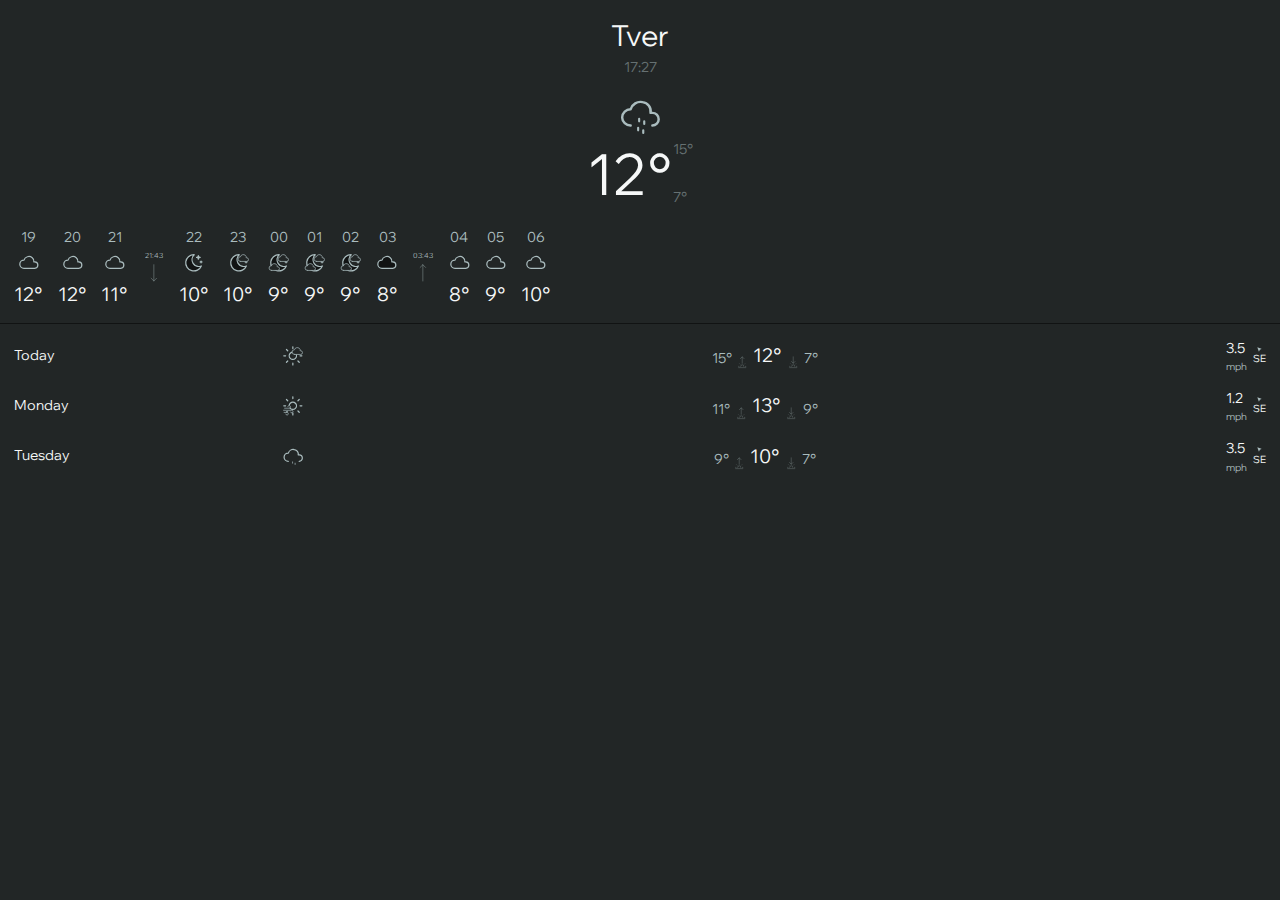
==== index_main.html @ 839ebcd1 "initial commit" ====
<!DOCTYPE html>
<html> 

<head>
  <title>weather - cool and hot</title>
  <meta charset="utf-8" />
  <meta name="viewport" content="width=device-width, initial-scale=1"> 
  <link rel=stylesheet type=text/css href="style.css">
</head>

<body>
    <svg xmlns="http://www.w3.org/2000/svg" id="icons_all">
        <symbol id="wind" viewBox="0 0 24 24">
            <path d="m 5,8 h 8.5 A 2.5,2.5 0 1 0 11.16,4.76"/>
            <path d="m 3,12 h 15.5 a 2.5,2.5 0 1 1 -2.34,3.24"/>	
            <path d="M 4,16 H 9.5 A 2.5,2.5 0 1 1 7.16,19.24"/>		  
        </symbol>
        <symbol id="_up" viewBox="0 0 24 24">
            <path d="M 12,3 V 21"/>
            <path d="M 15,18 12,21 9,18"/>
        </symbol>
        <symbol id="_down" viewBox="0 0 24 24">
            <path d="M 12,21 V 3"/>
            <path d="M 15,6 12,3 9,6"/>
        </symbol>
        <symbol id="sun_up" viewBox="0 0 24 24">
            <path d="m 6,18.867 h 0.667 m 10.667,0 H 18 M 7.733,14.6 8.2,15.067 M 16.267,14.6 15.8,15.067 m -6.467,3.8 a 2.667,2.667 0 0 1 5.333,0"/>		  
            <path d="M 6,21 H 18"/>
            <path d="M 12,13.768 V 3 l 3,3 M 9,6 12,3"/>
        </symbol>
        <symbol id="sun_down" viewBox="0 0 24 24">
            <path d="m 6,18.867 h 0.667 m 10.667,0 H 18 M 7.733,14.6 8.2,15.067 M 16.267,14.6 15.8,15.067 m -6.467,3.8 a 2.667,2.667 0 0 1 5.333,0"/>		  
            <path d="M 6,21 H 18"/>
            <path d="m 12,3 v 10.768 l 3,-3 m -6,0 3,3"/>
        </symbol>
        <symbol id="rain" viewBox="0 0 24 24">
            <path d="m 10.64,15.07 v 2.43 m 4.86,0 v 2.43"/>		  
        </symbol>
        <symbol id="sun" viewBox="0 0 24 24">
            <path d="m 14.828,14.828 a 4,4 0 1 0 -5.657,0 4,4 0 0 0 5.657,0 z"/>
            <path d="M 6.343,17.657 4.929,19.071"/>	
            <path d="M 6.343,6.343 4.929,4.929"/>	
            <path d="M 17.657,6.343 19.071,4.929"/>	
            <path d="m 17.657,17.657 1.414,1.414"/>	
            <path d="M 4,12 H 2"/>
            <path d="M 12,4 V 2"/>
            <path d="m 20,12 h 2"/>
            <path d="m 12,20 v 2"/>		  
        </symbol>
        <symbol id="moon" viewBox="0 0 24 24">
            <path d="m 12,3 h 0.393 A 7.5,7.5 0 0 0 20.313,15.446 9,9 0 1 1 12,2.992 Z"/>
            <path d="M 17,4 A 2,2 0 0 0 19,6 2,2 0 0 0 17,8 2,2 0 0 0 15,6 2,2 0 0 0 17,4"/>	
            <path d="m 19,11 h 2 m -1,-1 v 2"/>		  
        </symbol>
        <symbol id="cloud" viewBox="0 0 24 24">
            <path d="M 6.657,18 A 4.572,4.572 0 0 1 2,13.517 4.572,4.572 0 0 1 6.657,9.035 a 5.231,5.231 0 0 1 3.675,-3.773 5.991,5.991 0 0 1 5.444,1 4.764,4.764 0 0 1 1.77,4.769 h 0.99 a 3.487,3.487 0 0 1 0,6.973 H 6.657"/>		  
        </symbol>
        <symbol id="cloud_with" viewBox="0 0 24 24">
                <path d="M 7,18 A 4.606,4.606 0 0 1 2.3,13.5 4.606,4.606 0 0 1 7,9 5.621,5.621 0 0 1 13.611,5.05 5.093,5.093 0 0 1 18,11 h 1 a 3.5,3.5 0 0 1 0,7"/>		  
        </symbol>
        <symbol id="lightning" viewBox="0 0 24 24">
            <path d="M 13.845,8.237 10.464,15 h 5.072 l -3.381,6.763"/>		  
        </symbol>
        <symbol id="direction" viewBox="0 0 24 24">
            <path d="m 12,18.5 7.265,2.463 a 0.535,0.535 0 0 0 0.57,-0.116 0.548,0.548 0 0 0 0.134,-0.572 L 12,3 4.03,20.275 a 0.547,0.547 0 0 0 0.135,0.572 0.535,0.535 0 0 0 0.57,0.116 L 12,18.5"/>		  
        </symbol>
    </svg>	 

<DIV class="main">
    <div class="item_main">
        <div class="city flex_col centered">
            <div class="city_name text_h2">Tver</div>
            <div class="city_time text_accent text_opact">17:27</div>
            <div class="icon icon_weather icon_big">
                <svg class="icon_with">
                    <use xlink:href="#cloud_with"/> 
                </svg>
                <svg class="icon_dop">
                    <use xlink:href="#rain"/> 
                </svg>
                <svg class="icon_dop dop_second dop_duo">
                    <use xlink:href="#rain"/> 
                </svg>
            </div>
            <div class="temperature flex_row">
                <div class="text_h1">12°</div>
                <div class="limit flex_col">
                    <div class="max text_accent text_opact">15°</div>
                    <div class="min text_accent text_opact">7°</div>
                </div>
            </div>
        </div>
        <div class="scroll_line flex_row">
            <div class="item_scroll_line flex_col centered">
                <div class="text_accent">19</div>
                <div class="icon icon_weather icon_normal">
                    <svg>
                        <use xlink:href="#cloud"/> 
                    </svg>
                </div>  
                <div class="text_h3">12°</div>      
            </div>
            <div class="item_scroll_line flex_col centered">
                <div class="text_accent">20</div>
                <div class="icon icon_weather icon_normal">
                    <svg>
                        <use xlink:href="#cloud"/> 
                    </svg>
                </div>  
                <div class="text_h3">12°</div>      
            </div>
            <div class="item_scroll_line flex_col centered">
                <div class="text_accent">21</div>
                <div class="icon icon_weather icon_normal">
                    <svg>
                        <use xlink:href="#cloud"/> 
                    </svg>
                </div>  
                <div class="text_h3">11°</div>      
            </div>
            <div class="item_scroll_line flex_col centered arrow">
                <div class="text_accent text_mini">21:43</div>
                <div class="icon icon_normal">
                    <svg>
                        <use xlink:href="#_up"/> 
                    </svg>
                </div>     
            </div>
            <div class="item_scroll_line flex_col centered">
                <div class="text_accent">22</div>
                <div class="icon icon_weather icon_normal icon_night">
                    <svg>
                        <use xlink:href="#moon"/> 
                    </svg>
                </div>  
                <div class="text_h3">10°</div>      
            </div>
            <div class="item_scroll_line flex_col centered">
                <div class="text_accent">23</div>
                <div class="icon icon_weather icon_dop_top icon_normal icon_night">
                    <svg class="icon_with">
                        <use xlink:href="#moon"/> 
                    </svg>
                    <svg class="icon_dop">
                        <use xlink:href="#cloud"/> 
                    </svg>
                </div>  
                <div class="text_h3">10°</div>      
            </div>
            <div class="item_scroll_line flex_col centered">
                <div class="text_accent">00</div>
                <div class="icon icon_weather icon_dop_top icon_normal icon_night">
                    <svg class="icon_with">
                        <use xlink:href="#moon"/> 
                    </svg>
                    <svg class="icon_dop">
                        <use xlink:href="#cloud"/> 
                    </svg>
                    <svg class="icon_dop dop_second">
                        <use xlink:href="#cloud"/> 
                    </svg>
                </div>  
                <div class="text_h3">9°</div>      
            </div>
            <div class="item_scroll_line flex_col centered">
                <div class="text_accent">01</div>
                <div class="icon icon_weather icon_dop_top icon_normal icon_night">
                    <svg class="icon_with">
                        <use xlink:href="#moon"/> 
                    </svg>
                    <svg class="icon_dop">
                        <use xlink:href="#cloud"/> 
                    </svg>
                    <svg class="icon_dop dop_second">
                        <use xlink:href="#cloud"/> 
                    </svg>
                </div>  
                <div class="text_h3">9°</div>      
            </div>
            <div class="item_scroll_line flex_col centered">
                <div class="text_accent">02</div>
                <div class="icon icon_weather icon_dop_top icon_normal icon_night">
                    <svg class="icon_with">
                        <use xlink:href="#moon"/> 
                    </svg>
                    <svg class="icon_dop">
                        <use xlink:href="#cloud"/> 
                    </svg>
                    <svg class="icon_dop dop_second">
                        <use xlink:href="#cloud"/> 
                    </svg>
                </div>  
                <div class="text_h3">9°</div>      
            </div>
            <div class="item_scroll_line flex_col centered">
                <div class="text_accent">03</div>
                <div class="icon icon_weather icon_normal icon_night">
                    <svg>
                        <use xlink:href="#cloud"/> 
                    </svg>
                </div>  
                <div class="text_h3">8°</div>      
            </div>
            <div class="item_scroll_line flex_col centered arrow">
                <div class="text_accent text_mini">03:43</div>
                <div class="icon icon_normal">
                    <svg>
                        <use xlink:href="#_down"/> 
                    </svg>
                </div>     
            </div>
            <div class="item_scroll_line flex_col centered">
                <div class="text_accent">04</div>
                <div class="icon icon_weather icon_normal">
                    <svg>
                        <use xlink:href="#cloud"/> 
                    </svg>
                </div>  
                <div class="text_h3">8°</div>      
            </div>
            <div class="item_scroll_line flex_col centered">
                <div class="text_accent">05</div>
                <div class="icon icon_weather icon_normal">
                    <svg>
                        <use xlink:href="#cloud"/> 
                    </svg>
                </div>  
                <div class="text_h3">9°</div>      
            </div>
            <div class="item_scroll_line flex_col centered">
                <div class="text_accent">06</div>
                <div class="icon icon_weather icon_normal">
                    <svg>
                        <use xlink:href="#cloud"/> 
                    </svg>
                </div>  
                <div class="text_h3">10°</div>      
            </div>
        </div>
    </div>
    <div class="divider"></div>

    <div class="days_list flex_col">
        <div class="item_days_list flex_row centered">
            <div class="day_name">Today</div>
            <div class="right_part flex_row centered">
                <div class="icon icon_weather icon_dop_top icon_normal">
                    <svg class="icon_with">
                        <use xlink:href="#sun"/> 
                    </svg>
                    <svg class="icon_dop">
                        <use xlink:href="#cloud"/> 
                    </svg>
                </div>
                <div class="temperature flex_row">
                    <div class="text_accent">15°</div>
                    <div class="icon icon_small">
                        <svg>
                            <use xlink:href="#sun_up"/> 
                        </svg>
                    </div>
                    <div class="text_h3">12°</div>
                    <div class="icon icon_small">
                        <svg>
                            <use xlink:href="#sun_down"/> 
                        </svg>
                    </div>
                    <div class="text_accent">7°</div>
                </div>
                <div class="wind flex_row centered">
                    <div class="power">3.5</div>
                    <div class="direction flex_col centered">
                        <div class="icon icon_fill icon_compas compas_se">
                            <svg>
                                <use xlink:href="#direction"/> 
                            </svg>
                        </div>
                        <div class="text_small_dop">SE</div>
                    </div>
                </div>
            </div>
        </div>
        <div class="item_days_list flex_row centered">
            <div class="day_name">Monday</div>
            <div class="right_part flex_row centered">
                <div class="icon icon_weather icon_dop_top icon_normal">
                    <svg class="icon_with">
                        <use xlink:href="#sun"/> 
                    </svg>
                    <svg class="icon_dop dop_second">
                        <use xlink:href="#wind"/> 
                    </svg>
                </div>
                <div class="temperature flex_row">
                    <div class="text_accent">11°</div>
                    <div class="icon icon_small">
                        <svg>
                            <use xlink:href="#sun_up"/> 
                        </svg>
                    </div>
                    <div class="text_h3">13°</div>
                    <div class="icon icon_small">
                        <svg>
                            <use xlink:href="#sun_down"/> 
                        </svg>
                    </div>
                    <div class="text_accent">9°</div>
                </div>
                <div class="wind flex_row centered">
                    <div class="power">1.2</div>
                    <div class="direction flex_col centered">
                        <div class="icon icon_fill icon_compas compas_se">
                            <svg>
                                <use xlink:href="#direction"/> 
                            </svg>
                        </div>
                        <div class="text_small_dop">SE</div>
                    </div>
                </div>
            </div>
        </div>
        <div class="item_days_list flex_row centered">
            <div class="day_name">Tuesday</div>
            <div class="right_part flex_row centered">
                <div class="icon icon_weather icon_normal">
                    <svg class="icon_with">
                        <use xlink:href="#cloud_with"/> 
                    </svg>
                    <svg class="icon_dop">
                        <use xlink:href="#rain"/> 
                    </svg>
                </div>
                <div class="temperature flex_row">
                    <div class="text_accent">9°</div>
                    <div class="icon icon_small">
                        <svg>
                            <use xlink:href="#sun_up"/> 
                        </svg>
                    </div>
                    <div class="text_h3">10°</div>
                    <div class="icon icon_small">
                        <svg>
                            <use xlink:href="#sun_down"/> 
                        </svg>
                    </div>
                    <div class="text_accent">7°</div>
                </div>
                <div class="wind flex_row centered">
                    <div class="power">3.5</div>
                    <div class="direction flex_col centered">
                        <div class="icon icon_fill icon_compas compas_se">
                            <svg>
                                <use xlink:href="#direction"/> 
                            </svg>
                        </div>
                        <div class="text_small_dop">SE</div>
                    </div>
                </div>
            </div>
        </div>
    </div>
    
</DIV>
</body>
</html>
---- style.css ----
@font-face {
	font-family: textFont;
	src: url(WixMadeforDisplay-VariableFont_wght.ttf);
	font-style: normal;
	font-weight: 400;
  }

:root {	
	--color_primary: #222626;
	--color_secondary: #111313;
	--color_inverse: #F6F8F8;
	--color_accent: #AABCBE;
	--size_font6: calc(var(--size_font12)/2);
	--size_font8: calc(var(--size_font12)/1.5);
	--size_font10: calc(var(--size_font12)/1.2);
	--size_font12: max(1.12vw, 1.12vh);
	--size_font16: calc(var(--size_font12)/0.75);
	--size_font24: calc(2*var(--size_font12));
	--size_font48: calc(2*var(--size_font24));
	--size_border0: calc(var(--size_border1)/3);
	--size_border1: calc(var(--size16)/10.6);
	--size_border2: calc(var(--size_border1)*1.5);
	--size4: calc(var(--size16)/4);
	--size6: calc(var(--size16)/2.6);
	--size12: calc(var(--size16)/1.3);
	--size16: max(1.13vw, 1.13vh);
	--size20: calc(1.25*var(--size16));
	--size24: calc(1.5*var(--size16));
	--size28: calc(1.75*var(--size16));
	--size32: calc(2*var(--size16));
	--size48: calc(2*var(--size24));
}

*, html, body, h1, h2, h3, h4, h5, h6, a, img, ul, ol, li, div, span, b, time, mark,
u, p, input, label, textarea, select, option {	
												color: var(--color_inverse);
												font-family: textFont;
												font-size: var(--size_font12);
												line-height: 1.5;
                      							margin: 0;
                      							padding: 0;
                      							position: relative;
                      							border: 0;
                      							vertical-align: top;
                      							z-index: auto;
                                            	box-sizing: border-box; 
                                            	transition: 1s ease-in-out;
                                            }												  			  										

html, 
body {	
	width: 100%;
	height: 100%;
	background-color: var(--color_primary)
}

.main {
	width: 100%;
	height: 100%;
	padding: var(--size16);
}

.text_h1 {
	font-size: var(--size_font48);
}
.text_h2 {
	font-size: var(--size_font24);
}
.text_h3 {
	font-size: var(--size_font16);
}
.text_small {
	font-size: var(--size_font10);
}
.text_small_dop {
	font-size: var(--size_font8);
}
.text_mini {
	font-size: var(--size_font6);
}
.text_accent {
	color: var(--color_accent);
}
.text_opact {
	opacity: 0.5;
}

.flex_row {
	display: flex;
	flex-direction: row;
}
.flex_col {
	display: flex;
	flex-direction: column;
}
.flex_row.centered,
.flex_col.centered {
	align-items: center;
}

.divider {
	width: calc(100% + var(--size32));
	left: calc(-1*var(--size16));
	height: var(--size_border0);
	background-color: var(--color_secondary);
}

.section {
	display: flex;
	flex-direction: row;
	align-items: center;
}

.section.short_view {
	gap: var(--size16);
}

.short_view .city {
	width: 40%;
}

.item_line {
	justify-content: space-between;
	gap: var(--size32);
	padding: var(--size12) 0;
	cursor: pointer;
}

.item_line .left_part {
	width: 70%;
	justify-content: space-between;
}

.item_line .right_part {
	width: 30%;
	justify-content: flex-end;
}

.item_line .temperature *,
.item_main .temperature * {
	line-height: 1.1;
}

.item_line .temperature .limit,
.item_main .temperature .limit {
	justify-content: space-between;
}

.item_line .stats {
	gap: var(--size16);
}

.item_line .stats .text_small::after {
	content: 'mph';
	font-size: var(--size_font6);
	padding-left: var(--size_border2);
}

.item_line .wind .direction {
	gap: var(--size_border2);
}

.scroll_line {
	gap: var(--size16);
	margin-bottom: var(--size16);
}

.scroll_line .item_scroll_line .icon_weather {
	margin: var(--size4) 0 var(--size6) 0;
}

.scroll_line .item_scroll_line.arrow {
	justify-content: center;
}

.item_main .city ~ .scroll_line {
	margin-top: var(--size24);
}

.item_main .icon_weather {
	margin: var(--size16) 0 var(--size6) 0;
}

.days_list {
	margin-top: var(--size16);
	gap: var(--size16);
}

.item_days_list {
	gap: var(--size24);
}

.item_days_list .right_part {
	justify-content: space-between;
}

.item_days_list .day_name {
	width: 20%;
}
.item_days_list .right_part {
	width: 80%;
}

.item_days_list .wind {
	gap: var(--size6);
}

.item_days_list .wind .power::after {
	content: 'mph';
	display: block;
	font-size: var(--size_font8);
	color: var(--color_accent);
}

.item_days_list .temperature {
	align-items: flex-end;
	gap: var(--size4);
}

svg#icons_all {
	visibility: hidden;
	display: none;
	width: 0;
	height: 0;
}

svg * {
	stroke-linecap: round;
	stroke-linejoin: round;
}

.icon svg {
	height: 100%;
	width: 100%;
	fill: transparent;
}


.icon_big {
	width: var(--size48);
	height: var(--size48);

}

.icon_normal {
	width: var(--size24);
	height: var(--size24);
}

.icon_small {
	width: var(--size16);
	height: var(--size16);
}

.icon_compas {
	width: var(--size6);
	height: var(--size6);
	transform-box: fill-box;
  	transform-origin: center;
}

.icon_compas.compas_sw  {
	transform: rotate(45deg);
}
.icon_compas.compas_se  {
	transform: rotate(-45deg);
}

.icon_big .icon_dop {
	stroke-width: var(--size_border2);
}

.icon {
	stroke: var(--color_accent);
	display: flex;
	align-items: flex-end;
	justify-content: center;
	stroke-width: var(--size_border1);
}

.icon.icon_small,
.arrow .icon {
	stroke-width: var(--size_border0);
}

.icon_weather.icon_dop_top {
	align-items: flex-start;
	justify-content: flex-end;
}

.icon.icon_night svg {
	fill: var(--color_secondary);
}

.icon.icon_fill svg {
	fill: var(--color_accent);
	stroke: none;
}

.icon .icon_with {
	position: absolute;
}

.icon .icon_dop {
	height: 58%;
	width: 58%;
}

.icon .icon_dop.dop_second {
	position: absolute;
	bottom: 10%;
	right: 5%;
} 

.icon .icon_dop.dop_second.dop_duo {
	bottom: 20%;
	right: 20%;
} 
.icon .icon_dop.dop_second.dop_duo + .dop_duo {
	top: 0;
}

.icon_weather.icon_dop_top .icon_dop {
	fill: var(--color_primary);
}

.icon_weather.icon_dop_top .icon_dop.dop_second {
	left: 0;
	bottom: 0;
}
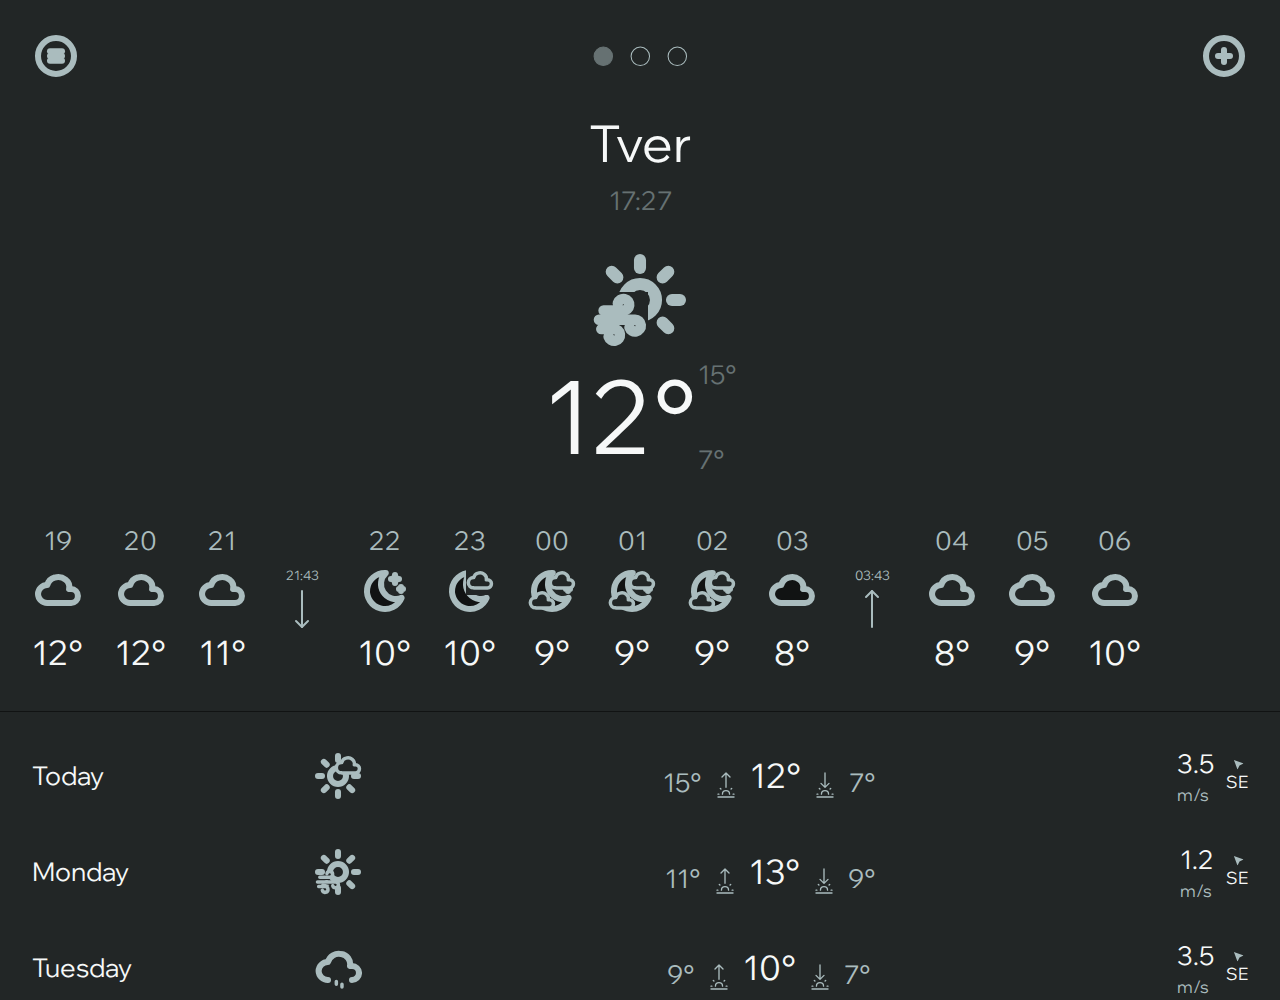
==== commit 85b67d7c: "update" ====
--- a/index_main.html
+++ b/index_main.html
@@ -1,19 +1,33 @@
 <!DOCTYPE html>
-<html> 
+<html>
 
 <head>
   <title>weather - cool and hot</title>
   <meta charset="utf-8" />
-  <meta name="viewport" content="width=device-width, initial-scale=1"> 
+  <meta name="viewport" content="width=device-width, initial-scale=1">
   <link rel=stylesheet type=text/css href="style.css">
 </head>
 
 <body>
     <svg xmlns="http://www.w3.org/2000/svg" id="icons_all">
+        <symbol id="pages" viewBox="0 0 24 24">
+            <path d="M 3,12 A 9,9 0 1 0 12,3 9,9 0 0 0 3,12"/>
+        </symbol>
+        <symbol id="add" viewBox="0 0 24 24">
+            <path d="M 3,12 A 9,9 0 1 0 12,3 9,9 0 0 0 3,12"/>
+            <path d="m 9,12 h 6"/>
+            <path d="m 12,9 v 6"/>
+        </symbol>
+        <symbol id="list" viewBox="0 0 24 24">
+            <path d="M 3,12 A 9,9 0 1 0 12,3 9,9 0 0 0 3,12"/>
+            <path d="m 9,9.6 h 6"/>
+            <path d="m 9,12 h 6"/>
+            <path d="m 9,14.4 h 6"/>
+        </symbol>
         <symbol id="wind" viewBox="0 0 24 24">
             <path d="m 5,8 h 8.5 A 2.5,2.5 0 1 0 11.16,4.76"/>
-            <path d="m 3,12 h 15.5 a 2.5,2.5 0 1 1 -2.34,3.24"/>	
-            <path d="M 4,16 H 9.5 A 2.5,2.5 0 1 1 7.16,19.24"/>		  
+            <path d="m 3,12 h 15.5 a 2.5,2.5 0 1 1 -2.34,3.24"/>
+            <path d="M 4,16 H 9.5 A 2.5,2.5 0 1 1 7.16,19.24"/>
         </symbol>
         <symbol id="_up" viewBox="0 0 24 24">
             <path d="M 12,3 V 21"/>
@@ -24,62 +38,89 @@
             <path d="M 15,6 12,3 9,6"/>
         </symbol>
         <symbol id="sun_up" viewBox="0 0 24 24">
-            <path d="m 6,18.867 h 0.667 m 10.667,0 H 18 M 7.733,14.6 8.2,15.067 M 16.267,14.6 15.8,15.067 m -6.467,3.8 a 2.667,2.667 0 0 1 5.333,0"/>		  
+            <path d="m 6,18.867 h 0.667 m 10.667,0 H 18 M 7.733,14.6 8.2,15.067 M 16.267,14.6 15.8,15.067 m -6.467,3.8 a 2.667,2.667 0 0 1 5.333,0"/>
             <path d="M 6,21 H 18"/>
             <path d="M 12,13.768 V 3 l 3,3 M 9,6 12,3"/>
         </symbol>
         <symbol id="sun_down" viewBox="0 0 24 24">
-            <path d="m 6,18.867 h 0.667 m 10.667,0 H 18 M 7.733,14.6 8.2,15.067 M 16.267,14.6 15.8,15.067 m -6.467,3.8 a 2.667,2.667 0 0 1 5.333,0"/>		  
+            <path d="m 6,18.867 h 0.667 m 10.667,0 H 18 M 7.733,14.6 8.2,15.067 M 16.267,14.6 15.8,15.067 m -6.467,3.8 a 2.667,2.667 0 0 1 5.333,0"/>
             <path d="M 6,21 H 18"/>
             <path d="m 12,3 v 10.768 l 3,-3 m -6,0 3,3"/>
         </symbol>
         <symbol id="rain" viewBox="0 0 24 24">
-            <path d="m 10.64,15.07 v 2.43 m 4.86,0 v 2.43"/>		  
+            <path d="m 10.64,15.07 v 2.43 m 4.86,0 v 2.43"/>
         </symbol>
         <symbol id="sun" viewBox="0 0 24 24">
             <path d="m 14.828,14.828 a 4,4 0 1 0 -5.657,0 4,4 0 0 0 5.657,0 z"/>
-            <path d="M 6.343,17.657 4.929,19.071"/>	
-            <path d="M 6.343,6.343 4.929,4.929"/>	
-            <path d="M 17.657,6.343 19.071,4.929"/>	
-            <path d="m 17.657,17.657 1.414,1.414"/>	
+            <path d="M 6.343,17.657 4.929,19.071"/>
+            <path d="M 6.343,6.343 4.929,4.929"/>
+            <path d="M 17.657,6.343 19.071,4.929"/>
+            <path d="m 17.657,17.657 1.414,1.414"/>
             <path d="M 4,12 H 2"/>
             <path d="M 12,4 V 2"/>
             <path d="m 20,12 h 2"/>
-            <path d="m 12,20 v 2"/>		  
+            <path d="m 12,20 v 2"/>
         </symbol>
         <symbol id="moon" viewBox="0 0 24 24">
             <path d="m 12,3 h 0.393 A 7.5,7.5 0 0 0 20.313,15.446 9,9 0 1 1 12,2.992 Z"/>
-            <path d="M 17,4 A 2,2 0 0 0 19,6 2,2 0 0 0 17,8 2,2 0 0 0 15,6 2,2 0 0 0 17,4"/>	
-            <path d="m 19,11 h 2 m -1,-1 v 2"/>		  
+            <path d="M 17,4 A 2,2 0 0 0 19,6 2,2 0 0 0 17,8 2,2 0 0 0 15,6 2,2 0 0 0 17,4"/>
+            <path d="m 19,11 h 2 m -1,-1 v 2"/>
         </symbol>
         <symbol id="cloud" viewBox="0 0 24 24">
-            <path d="M 6.657,18 A 4.572,4.572 0 0 1 2,13.517 4.572,4.572 0 0 1 6.657,9.035 a 5.231,5.231 0 0 1 3.675,-3.773 5.991,5.991 0 0 1 5.444,1 4.764,4.764 0 0 1 1.77,4.769 h 0.99 a 3.487,3.487 0 0 1 0,6.973 H 6.657"/>		  
+            <path d="M 6.657,18 A 4.572,4.572 0 0 1 2,13.517 4.572,4.572 0 0 1 6.657,9.035 a 5.231,5.231 0 0 1 3.675,-3.773 5.991,5.991 0 0 1 5.444,1 4.764,4.764 0 0 1 1.77,4.769 h 0.99 a 3.487,3.487 0 0 1 0,6.973 H 6.657"/>
         </symbol>
         <symbol id="cloud_with" viewBox="0 0 24 24">
-                <path d="M 7,18 A 4.606,4.606 0 0 1 2.3,13.5 4.606,4.606 0 0 1 7,9 5.621,5.621 0 0 1 13.611,5.05 5.093,5.093 0 0 1 18,11 h 1 a 3.5,3.5 0 0 1 0,7"/>		  
+                <path d="M 7,18 A 4.606,4.606 0 0 1 2.3,13.5 4.606,4.606 0 0 1 7,9 5.621,5.621 0 0 1 13.611,5.05 5.093,5.093 0 0 1 18,11 h 1 a 3.5,3.5 0 0 1 0,7"/>
         </symbol>
         <symbol id="lightning" viewBox="0 0 24 24">
-            <path d="M 13.845,8.237 10.464,15 h 5.072 l -3.381,6.763"/>		  
+            <path d="M 13.845,8.237 10.464,15 h 5.072 l -3.381,6.763"/>
         </symbol>
         <symbol id="direction" viewBox="0 0 24 24">
-            <path d="m 12,18.5 7.265,2.463 a 0.535,0.535 0 0 0 0.57,-0.116 0.548,0.548 0 0 0 0.134,-0.572 L 12,3 4.03,20.275 a 0.547,0.547 0 0 0 0.135,0.572 0.535,0.535 0 0 0 0.57,0.116 L 12,18.5"/>		  
-        </symbol>
-    </svg>	 
+            <path d="m 12,18.5 7.265,2.463 a 0.535,0.535 0 0 0 0.57,-0.116 0.548,0.548 0 0 0 0.134,-0.572 L 12,3 4.03,20.275 a 0.547,0.547 0 0 0 0.135,0.572 0.535,0.535 0 0 0 0.57,0.116 L 12,18.5"/>
+        </symbol>
+    </svg>
 
 <DIV class="main">
+    <div class="navigation flex_row">
+        <div class="pages flex_row centered">
+            <div class="icon icon_small" id="selected_page">
+                <svg>
+                    <use xlink:href="#pages"/>
+                </svg>
+            </div>
+            <div class="icon icon_small">
+                <svg>
+                    <use xlink:href="#pages"/>
+                </svg>
+            </div>
+            <div class="icon icon_small">
+                <svg>
+                    <use xlink:href="#pages"/>
+                </svg>
+            </div>
+        </div>
+        <div class="icon icon_list icon_normal">
+            <svg>
+                <use xlink:href="#list"/>
+            </svg>
+        </div>
+        <div class="icon icon_add icon_normal">
+            <svg>
+                <use xlink:href="#add"/>
+            </svg>
+        </div>
+    </div>
+
     <div class="item_main">
         <div class="city flex_col centered">
             <div class="city_name text_h2">Tver</div>
             <div class="city_time text_accent text_opact">17:27</div>
-            <div class="icon icon_weather icon_big">
+            <div class="icon icon_weather icon_dop_top icon_big">
                 <svg class="icon_with">
-                    <use xlink:href="#cloud_with"/> 
+                    <use xlink:href="#sun"/>
                 </svg>
-                <svg class="icon_dop">
-                    <use xlink:href="#rain"/> 
-                </svg>
-                <svg class="icon_dop dop_second dop_duo">
-                    <use xlink:href="#rain"/> 
+                <svg class="icon_dop dop_second dop_special">
+                    <use xlink:href="#wind"/>
                 </svg>
             </div>
             <div class="temperature flex_row">
@@ -95,146 +136,146 @@
                 <div class="text_accent">19</div>
                 <div class="icon icon_weather icon_normal">
                     <svg>
-                        <use xlink:href="#cloud"/> 
-                    </svg>
-                </div>  
-                <div class="text_h3">12°</div>      
+                        <use xlink:href="#cloud"/>
+                    </svg>
+                </div>
+                <div class="text_h3">12°</div>
             </div>
             <div class="item_scroll_line flex_col centered">
                 <div class="text_accent">20</div>
                 <div class="icon icon_weather icon_normal">
                     <svg>
-                        <use xlink:href="#cloud"/> 
-                    </svg>
-                </div>  
-                <div class="text_h3">12°</div>      
+                        <use xlink:href="#cloud"/>
+                    </svg>
+                </div>
+                <div class="text_h3">12°</div>
             </div>
             <div class="item_scroll_line flex_col centered">
                 <div class="text_accent">21</div>
                 <div class="icon icon_weather icon_normal">
                     <svg>
-                        <use xlink:href="#cloud"/> 
-                    </svg>
-                </div>  
-                <div class="text_h3">11°</div>      
+                        <use xlink:href="#cloud"/>
+                    </svg>
+                </div>
+                <div class="text_h3">11°</div>
             </div>
             <div class="item_scroll_line flex_col centered arrow">
                 <div class="text_accent text_mini">21:43</div>
                 <div class="icon icon_normal">
                     <svg>
-                        <use xlink:href="#_up"/> 
-                    </svg>
-                </div>     
+                        <use xlink:href="#_up"/>
+                    </svg>
+                </div>
             </div>
             <div class="item_scroll_line flex_col centered">
                 <div class="text_accent">22</div>
                 <div class="icon icon_weather icon_normal icon_night">
                     <svg>
-                        <use xlink:href="#moon"/> 
-                    </svg>
-                </div>  
-                <div class="text_h3">10°</div>      
+                        <use xlink:href="#moon"/>
+                    </svg>
+                </div>
+                <div class="text_h3">10°</div>
             </div>
             <div class="item_scroll_line flex_col centered">
                 <div class="text_accent">23</div>
                 <div class="icon icon_weather icon_dop_top icon_normal icon_night">
                     <svg class="icon_with">
-                        <use xlink:href="#moon"/> 
-                    </svg>
-                    <svg class="icon_dop">
-                        <use xlink:href="#cloud"/> 
-                    </svg>
-                </div>  
-                <div class="text_h3">10°</div>      
+                        <use xlink:href="#moon"/>
+                    </svg>
+                    <svg class="icon_dop dop_special">
+                        <use xlink:href="#cloud"/>
+                    </svg>
+                </div>
+                <div class="text_h3">10°</div>
             </div>
             <div class="item_scroll_line flex_col centered">
                 <div class="text_accent">00</div>
                 <div class="icon icon_weather icon_dop_top icon_normal icon_night">
                     <svg class="icon_with">
-                        <use xlink:href="#moon"/> 
+                        <use xlink:href="#moon"/>
                     </svg>
                     <svg class="icon_dop">
-                        <use xlink:href="#cloud"/> 
+                        <use xlink:href="#cloud"/>
                     </svg>
                     <svg class="icon_dop dop_second">
-                        <use xlink:href="#cloud"/> 
-                    </svg>
-                </div>  
-                <div class="text_h3">9°</div>      
+                        <use xlink:href="#cloud"/>
+                    </svg>
+                </div>
+                <div class="text_h3">9°</div>
             </div>
             <div class="item_scroll_line flex_col centered">
                 <div class="text_accent">01</div>
                 <div class="icon icon_weather icon_dop_top icon_normal icon_night">
                     <svg class="icon_with">
-                        <use xlink:href="#moon"/> 
+                        <use xlink:href="#moon"/>
                     </svg>
                     <svg class="icon_dop">
-                        <use xlink:href="#cloud"/> 
+                        <use xlink:href="#cloud"/>
                     </svg>
                     <svg class="icon_dop dop_second">
-                        <use xlink:href="#cloud"/> 
-                    </svg>
-                </div>  
-                <div class="text_h3">9°</div>      
+                        <use xlink:href="#cloud"/>
+                    </svg>
+                </div>
+                <div class="text_h3">9°</div>
             </div>
             <div class="item_scroll_line flex_col centered">
                 <div class="text_accent">02</div>
                 <div class="icon icon_weather icon_dop_top icon_normal icon_night">
                     <svg class="icon_with">
-                        <use xlink:href="#moon"/> 
+                        <use xlink:href="#moon"/>
                     </svg>
                     <svg class="icon_dop">
-                        <use xlink:href="#cloud"/> 
+                        <use xlink:href="#cloud"/>
                     </svg>
                     <svg class="icon_dop dop_second">
-                        <use xlink:href="#cloud"/> 
-                    </svg>
-                </div>  
-                <div class="text_h3">9°</div>      
+                        <use xlink:href="#cloud"/>
+                    </svg>
+                </div>
+                <div class="text_h3">9°</div>
             </div>
             <div class="item_scroll_line flex_col centered">
                 <div class="text_accent">03</div>
                 <div class="icon icon_weather icon_normal icon_night">
                     <svg>
-                        <use xlink:href="#cloud"/> 
-                    </svg>
-                </div>  
-                <div class="text_h3">8°</div>      
+                        <use xlink:href="#cloud"/>
+                    </svg>
+                </div>
+                <div class="text_h3">8°</div>
             </div>
             <div class="item_scroll_line flex_col centered arrow">
                 <div class="text_accent text_mini">03:43</div>
                 <div class="icon icon_normal">
                     <svg>
-                        <use xlink:href="#_down"/> 
-                    </svg>
-                </div>     
+                        <use xlink:href="#_down"/>
+                    </svg>
+                </div>
             </div>
             <div class="item_scroll_line flex_col centered">
                 <div class="text_accent">04</div>
                 <div class="icon icon_weather icon_normal">
                     <svg>
-                        <use xlink:href="#cloud"/> 
-                    </svg>
-                </div>  
-                <div class="text_h3">8°</div>      
+                        <use xlink:href="#cloud"/>
+                    </svg>
+                </div>
+                <div class="text_h3">8°</div>
             </div>
             <div class="item_scroll_line flex_col centered">
                 <div class="text_accent">05</div>
                 <div class="icon icon_weather icon_normal">
                     <svg>
-                        <use xlink:href="#cloud"/> 
-                    </svg>
-                </div>  
-                <div class="text_h3">9°</div>      
+                        <use xlink:href="#cloud"/>
+                    </svg>
+                </div>
+                <div class="text_h3">9°</div>
             </div>
             <div class="item_scroll_line flex_col centered">
                 <div class="text_accent">06</div>
                 <div class="icon icon_weather icon_normal">
                     <svg>
-                        <use xlink:href="#cloud"/> 
-                    </svg>
-                </div>  
-                <div class="text_h3">10°</div>      
+                        <use xlink:href="#cloud"/>
+                    </svg>
+                </div>
+                <div class="text_h3">10°</div>
             </div>
         </div>
     </div>
@@ -246,23 +287,23 @@
             <div class="right_part flex_row centered">
                 <div class="icon icon_weather icon_dop_top icon_normal">
                     <svg class="icon_with">
-                        <use xlink:href="#sun"/> 
+                        <use xlink:href="#sun"/>
                     </svg>
                     <svg class="icon_dop">
-                        <use xlink:href="#cloud"/> 
+                        <use xlink:href="#cloud"/>
                     </svg>
                 </div>
                 <div class="temperature flex_row">
                     <div class="text_accent">15°</div>
                     <div class="icon icon_small">
                         <svg>
-                            <use xlink:href="#sun_up"/> 
+                            <use xlink:href="#sun_up"/>
                         </svg>
                     </div>
                     <div class="text_h3">12°</div>
                     <div class="icon icon_small">
                         <svg>
-                            <use xlink:href="#sun_down"/> 
+                            <use xlink:href="#sun_down"/>
                         </svg>
                     </div>
                     <div class="text_accent">7°</div>
@@ -272,7 +313,7 @@
                     <div class="direction flex_col centered">
                         <div class="icon icon_fill icon_compas compas_se">
                             <svg>
-                                <use xlink:href="#direction"/> 
+                                <use xlink:href="#direction"/>
                             </svg>
                         </div>
                         <div class="text_small_dop">SE</div>
@@ -285,23 +326,23 @@
             <div class="right_part flex_row centered">
                 <div class="icon icon_weather icon_dop_top icon_normal">
                     <svg class="icon_with">
-                        <use xlink:href="#sun"/> 
+                        <use xlink:href="#sun"/>
                     </svg>
                     <svg class="icon_dop dop_second">
-                        <use xlink:href="#wind"/> 
+                        <use xlink:href="#wind"/>
                     </svg>
                 </div>
                 <div class="temperature flex_row">
                     <div class="text_accent">11°</div>
                     <div class="icon icon_small">
                         <svg>
-                            <use xlink:href="#sun_up"/> 
+                            <use xlink:href="#sun_up"/>
                         </svg>
                     </div>
                     <div class="text_h3">13°</div>
                     <div class="icon icon_small">
                         <svg>
-                            <use xlink:href="#sun_down"/> 
+                            <use xlink:href="#sun_down"/>
                         </svg>
                     </div>
                     <div class="text_accent">9°</div>
@@ -311,7 +352,7 @@
                     <div class="direction flex_col centered">
                         <div class="icon icon_fill icon_compas compas_se">
                             <svg>
-                                <use xlink:href="#direction"/> 
+                                <use xlink:href="#direction"/>
                             </svg>
                         </div>
                         <div class="text_small_dop">SE</div>
@@ -324,23 +365,23 @@
             <div class="right_part flex_row centered">
                 <div class="icon icon_weather icon_normal">
                     <svg class="icon_with">
-                        <use xlink:href="#cloud_with"/> 
+                        <use xlink:href="#cloud_with"/>
                     </svg>
                     <svg class="icon_dop">
-                        <use xlink:href="#rain"/> 
+                        <use xlink:href="#rain"/>
                     </svg>
                 </div>
                 <div class="temperature flex_row">
                     <div class="text_accent">9°</div>
                     <div class="icon icon_small">
                         <svg>
-                            <use xlink:href="#sun_up"/> 
+                            <use xlink:href="#sun_up"/>
                         </svg>
                     </div>
                     <div class="text_h3">10°</div>
                     <div class="icon icon_small">
                         <svg>
-                            <use xlink:href="#sun_down"/> 
+                            <use xlink:href="#sun_down"/>
                         </svg>
                     </div>
                     <div class="text_accent">7°</div>
@@ -350,7 +391,7 @@
                     <div class="direction flex_col centered">
                         <div class="icon icon_fill icon_compas compas_se">
                             <svg>
-                                <use xlink:href="#direction"/> 
+                                <use xlink:href="#direction"/>
                             </svg>
                         </div>
                         <div class="text_small_dop">SE</div>
@@ -359,7 +400,7 @@
             </div>
         </div>
     </div>
-    
+
 </DIV>
 </body>
 </html>
--- a/style.css
+++ b/style.css
@@ -1,331 +1,380 @@
 @font-face {
-	font-family: textFont;
-	src: url(WixMadeforDisplay-VariableFont_wght.ttf);
-	font-style: normal;
-	font-weight: 400;
-  }
-
-:root {	
-	--color_primary: #222626;
-	--color_secondary: #111313;
-	--color_inverse: #F6F8F8;
-	--color_accent: #AABCBE;
-	--size_font6: calc(var(--size_font12)/2);
-	--size_font8: calc(var(--size_font12)/1.5);
-	--size_font10: calc(var(--size_font12)/1.2);
-	--size_font12: max(1.12vw, 1.12vh);
-	--size_font16: calc(var(--size_font12)/0.75);
-	--size_font24: calc(2*var(--size_font12));
-	--size_font48: calc(2*var(--size_font24));
-	--size_border0: calc(var(--size_border1)/3);
-	--size_border1: calc(var(--size16)/10.6);
-	--size_border2: calc(var(--size_border1)*1.5);
-	--size4: calc(var(--size16)/4);
-	--size6: calc(var(--size16)/2.6);
-	--size12: calc(var(--size16)/1.3);
-	--size16: max(1.13vw, 1.13vh);
-	--size20: calc(1.25*var(--size16));
-	--size24: calc(1.5*var(--size16));
-	--size28: calc(1.75*var(--size16));
-	--size32: calc(2*var(--size16));
-	--size48: calc(2*var(--size24));
+  font-family: textFont;
+  src: url(WixMadeforDisplay-VariableFont_wght.ttf);
+  font-style: normal;
+  font-weight: 400;
+}
+
+:root {
+  --color_primary: #222626;
+  --color_secondary: #111313;
+  --color_inverse: #F6F8F8;
+  --color_accent: #AABCBE;
+  --size_font6: calc(var(--size_font12)/2);
+  --size_font8: calc(var(--size_font12)/1.5);
+  --size_font10: calc(var(--size_font12)/1.2);
+  --size_font12: max(2vw, 2vh);
+  --size_font16: calc(var(--size_font12)/0.75);
+  --size_font24: calc(2*var(--size_font12));
+  --size_font48: calc(2*var(--size_font24));
+  --size_border0: calc(var(--size_border1)/3);
+  --size_border1: calc(var(--size16)/10.6);
+  --size_border2: calc(var(--size_border1)*1.5);
+  --size4: calc(var(--size16)/4);
+  --size6: calc(var(--size16)/2.6);
+  --size12: calc(var(--size16)/1.3);
+  --size16: max(2.5vw, 2.5vh);
+  --size20: calc(1.25*var(--size16));
+  --size24: calc(1.5*var(--size16));
+  --size28: calc(1.75*var(--size16));
+  --size32: calc(2*var(--size16));
+  --size48: calc(2*var(--size24));
 }
 
 *, html, body, h1, h2, h3, h4, h5, h6, a, img, ul, ol, li, div, span, b, time, mark,
-u, p, input, label, textarea, select, option {	
-												color: var(--color_inverse);
-												font-family: textFont;
-												font-size: var(--size_font12);
-												line-height: 1.5;
-                      							margin: 0;
-                      							padding: 0;
-                      							position: relative;
-                      							border: 0;
-                      							vertical-align: top;
-                      							z-index: auto;
-                                            	box-sizing: border-box; 
-                                            	transition: 1s ease-in-out;
-                                            }												  			  										
-
-html, 
-body {	
-	width: 100%;
-	height: 100%;
-	background-color: var(--color_primary)
+u, p, input, label, textarea, select, option {
+  color: var(--color_inverse);
+  font-family: textFont;
+  font-size: var(--size_font12);
+  line-height: 1.5;
+  margin: 0;
+  padding: 0;
+  position: relative;
+  border: 0;
+  vertical-align: top;
+  z-index: auto;
+  box-sizing: border-box;
+  transition: 1s ease-in-out;
+}
+html,
+body {
+  width: 100%;
+  height: 100%;
+  background-color: var(--color_primary)
 }
 
 .main {
-	width: 100%;
-	height: 100%;
-	padding: var(--size16);
+  width: 100%;
+  height: 100%;
+  padding: var(--size16);
 }
 
 .text_h1 {
-	font-size: var(--size_font48);
+  font-size: var(--size_font48);
 }
 .text_h2 {
-	font-size: var(--size_font24);
+  font-size: var(--size_font24);
 }
 .text_h3 {
-	font-size: var(--size_font16);
+  font-size: var(--size_font16);
 }
 .text_small {
-	font-size: var(--size_font10);
+  font-size: var(--size_font10);
 }
 .text_small_dop {
-	font-size: var(--size_font8);
+  font-size: var(--size_font8);
 }
 .text_mini {
-	font-size: var(--size_font6);
+  font-size: var(--size_font6);
 }
 .text_accent {
-	color: var(--color_accent);
+  color: var(--color_accent);
 }
 .text_opact {
-	opacity: 0.5;
+  opacity: 0.5;
 }
 
 .flex_row {
-	display: flex;
-	flex-direction: row;
+  display: flex;
+  flex-direction: row;
 }
 .flex_col {
-	display: flex;
-	flex-direction: column;
+  display: flex;
+  flex-direction: column;
 }
 .flex_row.centered,
 .flex_col.centered {
-	align-items: center;
+  align-items: center;
 }
 
 .divider {
-	width: calc(100% + var(--size32));
-	left: calc(-1*var(--size16));
-	height: var(--size_border0);
-	background-color: var(--color_secondary);
+  width: calc(100% + var(--size32));
+  left: calc(-1*var(--size16));
+  height: var(--size_border0);
+  background-color: var(--color_secondary);
 }
 
 .section {
-	display: flex;
-	flex-direction: row;
-	align-items: center;
+  display: flex;
+  flex-direction: row;
+  align-items: center;
 }
 
 .section.short_view {
-	gap: var(--size16);
+  gap: var(--size16);
 }
 
 .short_view .city {
-	width: 40%;
+  width: 40%;
 }
 
 .item_line {
-	justify-content: space-between;
-	gap: var(--size32);
-	padding: var(--size12) 0;
-	cursor: pointer;
+  justify-content: space-between;
+  gap: var(--size32);
+  padding: var(--size12) 0;
+  cursor: pointer;
 }
 
 .item_line .left_part {
-	width: 70%;
-	justify-content: space-between;
+  width: 70%;
+  justify-content: space-between;
 }
 
 .item_line .right_part {
-	width: 30%;
-	justify-content: flex-end;
+  width: 30%;
+  justify-content: flex-end;
 }
 
 .item_line .temperature *,
 .item_main .temperature * {
-	line-height: 1.1;
+  line-height: 1.1;
 }
 
 .item_line .temperature .limit,
 .item_main .temperature .limit {
-	justify-content: space-between;
+  justify-content: space-between;
 }
 
 .item_line .stats {
-	gap: var(--size16);
+  gap: var(--size16);
 }
 
 .item_line .stats .text_small::after {
-	content: 'mph';
-	font-size: var(--size_font6);
-	padding-left: var(--size_border2);
+  content: 'm/s';
+  font-size: var(--size_font6);
+  padding-left: var(--size_border2);
 }
 
 .item_line .wind .direction {
-	gap: var(--size_border2);
+  gap: var(--size_border2);
 }
 
 .scroll_line {
-	gap: var(--size16);
-	margin-bottom: var(--size16);
+  gap: var(--size16);
+  margin-bottom: var(--size16);
 }
 
 .scroll_line .item_scroll_line .icon_weather {
-	margin: var(--size4) 0 var(--size6) 0;
+  margin: var(--size4) 0 var(--size6) 0;
 }
 
 .scroll_line .item_scroll_line.arrow {
-	justify-content: center;
+  justify-content: center;
 }
 
 .item_main .city ~ .scroll_line {
-	margin-top: var(--size24);
+  margin-top: var(--size24);
 }
 
 .item_main .icon_weather {
-	margin: var(--size16) 0 var(--size6) 0;
+  margin: var(--size16) 0 var(--size6) 0;
 }
 
 .days_list {
-	margin-top: var(--size16);
-	gap: var(--size16);
+  margin-top: var(--size16);
+  gap: var(--size16);
 }
 
 .item_days_list {
-	gap: var(--size24);
+  gap: var(--size24);
 }
 
 .item_days_list .right_part {
-	justify-content: space-between;
+  justify-content: space-between;
 }
 
 .item_days_list .day_name {
-	width: 20%;
+  width: 20%;
 }
 .item_days_list .right_part {
-	width: 80%;
+  width: 80%;
 }
 
 .item_days_list .wind {
-	gap: var(--size6);
+  gap: var(--size6);
 }
 
 .item_days_list .wind .power::after {
-	content: 'mph';
-	display: block;
-	font-size: var(--size_font8);
-	color: var(--color_accent);
+  content: 'm/s';
+  display: block;
+  font-size: var(--size_font8);
+  color: var(--color_accent);
 }
 
 .item_days_list .temperature {
-	align-items: flex-end;
-	gap: var(--size4);
+  align-items: flex-end;
+  gap: var(--size4);
 }
 
 svg#icons_all {
-	visibility: hidden;
-	display: none;
-	width: 0;
-	height: 0;
+  visibility: hidden;
+  display: none;
+  width: 0;
+  height: 0;
 }
 
 svg * {
-	stroke-linecap: round;
-	stroke-linejoin: round;
+  stroke-linecap: round;
+  stroke-linejoin: round;
 }
 
 .icon svg {
-	height: 100%;
-	width: 100%;
-	fill: transparent;
+  height: 100%;
+  width: 100%;
+  fill: transparent;
 }
 
 
 .icon_big {
-	width: var(--size48);
-	height: var(--size48);
-
+  width: var(--size48);
+  height: var(--size48);
 }
 
 .icon_normal {
-	width: var(--size24);
-	height: var(--size24);
+  width: var(--size24);
+  height: var(--size24);
 }
 
 .icon_small {
-	width: var(--size16);
-	height: var(--size16);
+  width: var(--size16);
+  height: var(--size16);
 }
 
 .icon_compas {
-	width: var(--size6);
-	height: var(--size6);
-	transform-box: fill-box;
-  	transform-origin: center;
+  width: var(--size6);
+  height: var(--size6);
+  transform-box: fill-box;
+  transform-origin: center;
 }
 
 .icon_compas.compas_sw  {
-	transform: rotate(45deg);
+  transform: rotate(45deg);
 }
 .icon_compas.compas_se  {
-	transform: rotate(-45deg);
+  transform: rotate(-45deg);
 }
 
 .icon_big .icon_dop {
-	stroke-width: var(--size_border2);
+  stroke-width: var(--size_border2);
 }
 
 .icon {
-	stroke: var(--color_accent);
-	display: flex;
-	align-items: flex-end;
-	justify-content: center;
-	stroke-width: var(--size_border1);
+  stroke: var(--color_accent);
+  display: flex;
+  align-items: flex-end;
+  justify-content: center;
+  stroke-width: var(--size_border1);
 }
 
 .icon.icon_small,
 .arrow .icon {
-	stroke-width: var(--size_border0);
+  stroke-width: var(--size_border0);
 }
 
 .icon_weather.icon_dop_top {
-	align-items: flex-start;
-	justify-content: flex-end;
+  align-items: flex-start;
+  justify-content: flex-end;
 }
 
 .icon.icon_night svg {
-	fill: var(--color_secondary);
+  fill: var(--color_secondary);
 }
 
 .icon.icon_fill svg {
-	fill: var(--color_accent);
-	stroke: none;
+  fill: var(--color_accent);
+  stroke: none;
 }
 
 .icon .icon_with {
-	position: absolute;
+  position: absolute;
 }
 
 .icon .icon_dop {
-	height: 58%;
-	width: 58%;
+  height: 58%;
+  width: 58%;
 }
 
 .icon .icon_dop.dop_second {
-	position: absolute;
-	bottom: 10%;
-	right: 5%;
-} 
+  position: absolute;
+  bottom: 10%;
+  right: 5%;
+}
+
+.icon .icon_dop.dop_special {
+  background-color: var(--color_primary);
+}
 
 .icon .icon_dop.dop_second.dop_duo {
-	bottom: 20%;
-	right: 20%;
-} 
+  bottom: 20%;
+  right: 20%;
+}
 .icon .icon_dop.dop_second.dop_duo + .dop_duo {
-	top: 0;
+  top: 0;
 }
 
 .icon_weather.icon_dop_top .icon_dop {
-	fill: var(--color_primary);
+  fill: var(--color_primary);
 }
 
 .icon_weather.icon_dop_top .icon_dop.dop_second {
-	left: 0;
-	bottom: 0;
-}
-
+  left: 0;
+  bottom: 0;
+}
+
+.navigation {
+  height: var(--size24);
+  justify-content: center;
+  margin-bottom: var(--size12);
+}
+
+.navigation * {
+  cursor: pointer;
+}
+
+.navigation .pages {
+  gap: var(--size6);
+}
+
+.navigation .pages .icon_small {
+  width: var(--size12);
+  height: var(--size12);
+}
+
+.navigation .pages #selected_page svg {
+  fill: var(--color_accent);
+  opacity: 0.5;
+}
+
+.navigation .icon_list {
+  position: absolute;
+  left: 0;
+  top: 0;
+}
+
+.navigation .icon_add {
+  position: absolute;
+  right: 0;
+  top: 0;
+}
+
+#add_view .navigation .icon_add {
+  transform-box: fill-box;
+  transform-origin: center;
+  transform: rotate(45deg);
+}
+
+.navigation .search_field {
+  width: 100%;
+  height: 100%;
+  background-color: var(--color_inverse);
+}
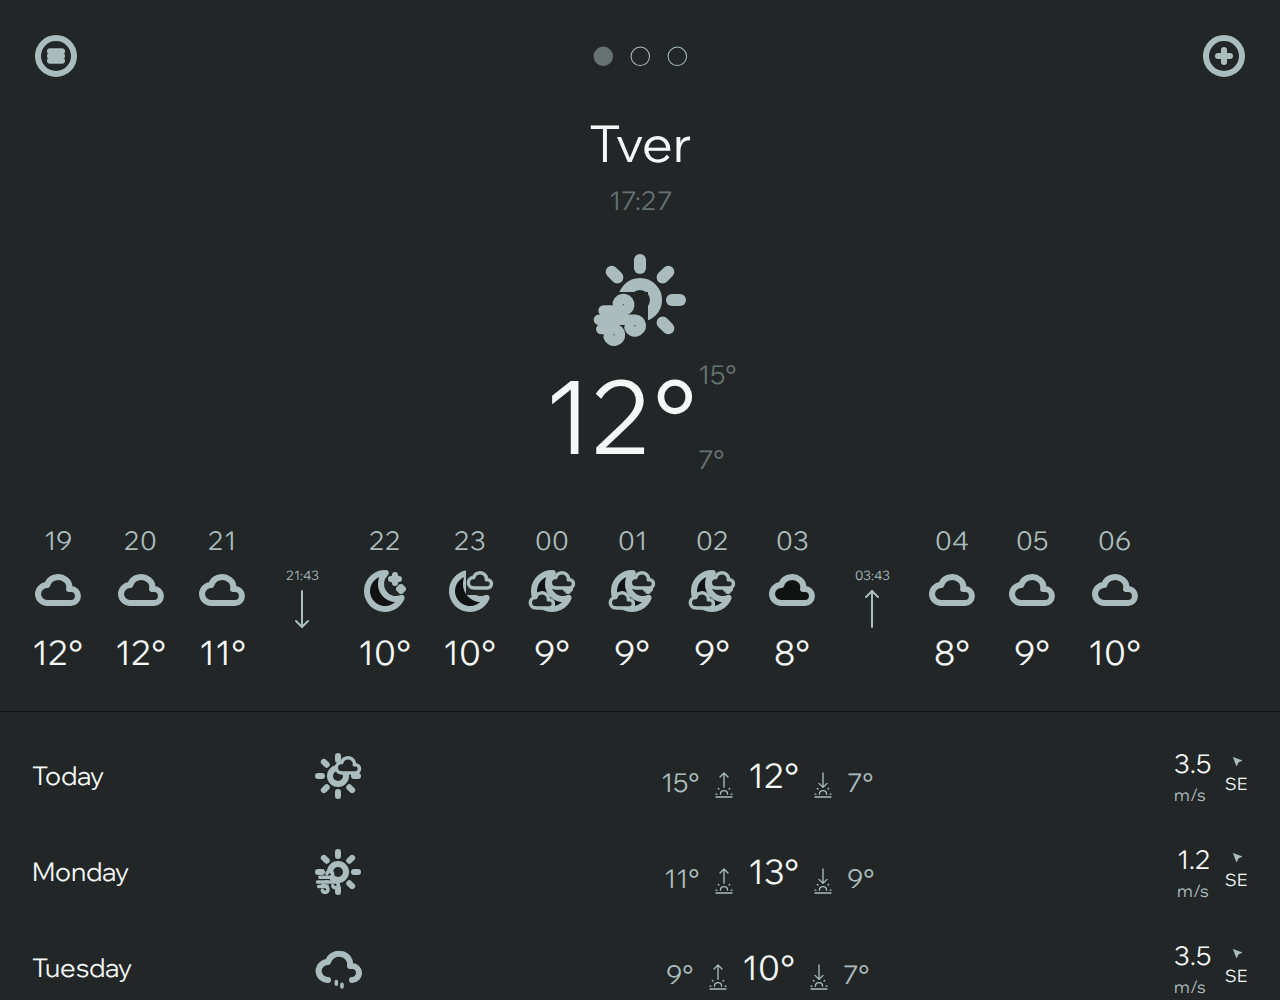
==== commit 7456c396: "add added )" ====
--- a/index_main.html
+++ b/index_main.html
@@ -82,6 +82,11 @@
 
 <DIV class="main">
     <div class="navigation flex_row">
+        <div class="icon icon_list icon_normal">
+            <svg>
+                <use xlink:href="#list"/>
+            </svg>
+        </div>
         <div class="pages flex_row centered">
             <div class="icon icon_small" id="selected_page">
                 <svg>
@@ -98,11 +103,6 @@
                     <use xlink:href="#pages"/>
                 </svg>
             </div>
-        </div>
-        <div class="icon icon_list icon_normal">
-            <svg>
-                <use xlink:href="#list"/>
-            </svg>
         </div>
         <div class="icon icon_add icon_normal">
             <svg>
--- a/style.css
+++ b/style.css
@@ -155,13 +155,15 @@
   padding-left: var(--size_border2);
 }
 
-.item_line .wind .direction {
+.item_days_list .wind .direction {
   gap: var(--size_border2);
+  min-width: var(--size12);
 }
 
 .scroll_line {
   gap: var(--size16);
   margin-bottom: var(--size16);
+  overflow-y: auto;
 }
 
 .scroll_line .item_scroll_line .icon_weather {
@@ -248,6 +250,11 @@
 .icon_small {
   width: var(--size16);
   height: var(--size16);
+}
+
+.icon_backspace {
+  width: var(--size12);
+  height: var(--size12);
 }
 
 .icon_compas {
@@ -333,8 +340,9 @@
 
 .navigation {
   height: var(--size24);
-  justify-content: center;
+  justify-content: space-between;
   margin-bottom: var(--size12);
+  gap: var(--size16);
 }
 
 .navigation * {
@@ -356,15 +364,11 @@
 }
 
 .navigation .icon_list {
-  position: absolute;
-  left: 0;
-  top: 0;
+
 }
 
 .navigation .icon_add {
-  position: absolute;
-  right: 0;
-  top: 0;
+
 }
 
 #add_view .navigation .icon_add {
@@ -373,8 +377,59 @@
   transform: rotate(45deg);
 }
 
+.navigation .search_section {
+  width: 100%;
+}
+
+.navigation .search_section .search_field,
+.navigation .search_section .search_result_list {
+  width: 100%;
+  background-color: var(--color_secondary);
+  border-radius: var(--size6);
+  color: var(--color_primary);
+}
+
 .navigation .search_field {
-  width: 100%;
+
   height: 100%;
-  background-color: var(--color_inverse);
-}
+  padding: 0 var(--size24) 0 var(--size12);
+
+}
+
+.navigation .search_field .icon_backspace {
+  visibility: hidden;
+  position: absolute;
+  right: var(--size6);
+  cursor: pointer;
+  stroke-width: var(--size_border0);
+}
+
+.navigation .search_field input:not([value=""]) ~ .icon_backspace {
+  visibility: visible;
+}
+
+.navigation .search_field input {
+  background-color: transparent;
+  -webkit-appearance: none;
+  -moz-appearance:    none;
+  appearance:         none;
+  width: 100%;
+}
+
+.navigation .search_field input:focus-visible {
+  outline: none;
+}
+
+.navigation .search_result_list {
+  position: absolute;
+  z-index: 99;
+  top: 100%;
+  padding: var(--size12);
+  gap: var(--size6);
+}
+
+.navigation .search_result_list .divider {
+  width: 100%;
+  left: 0;
+  background-color: var(--color_primary);
+}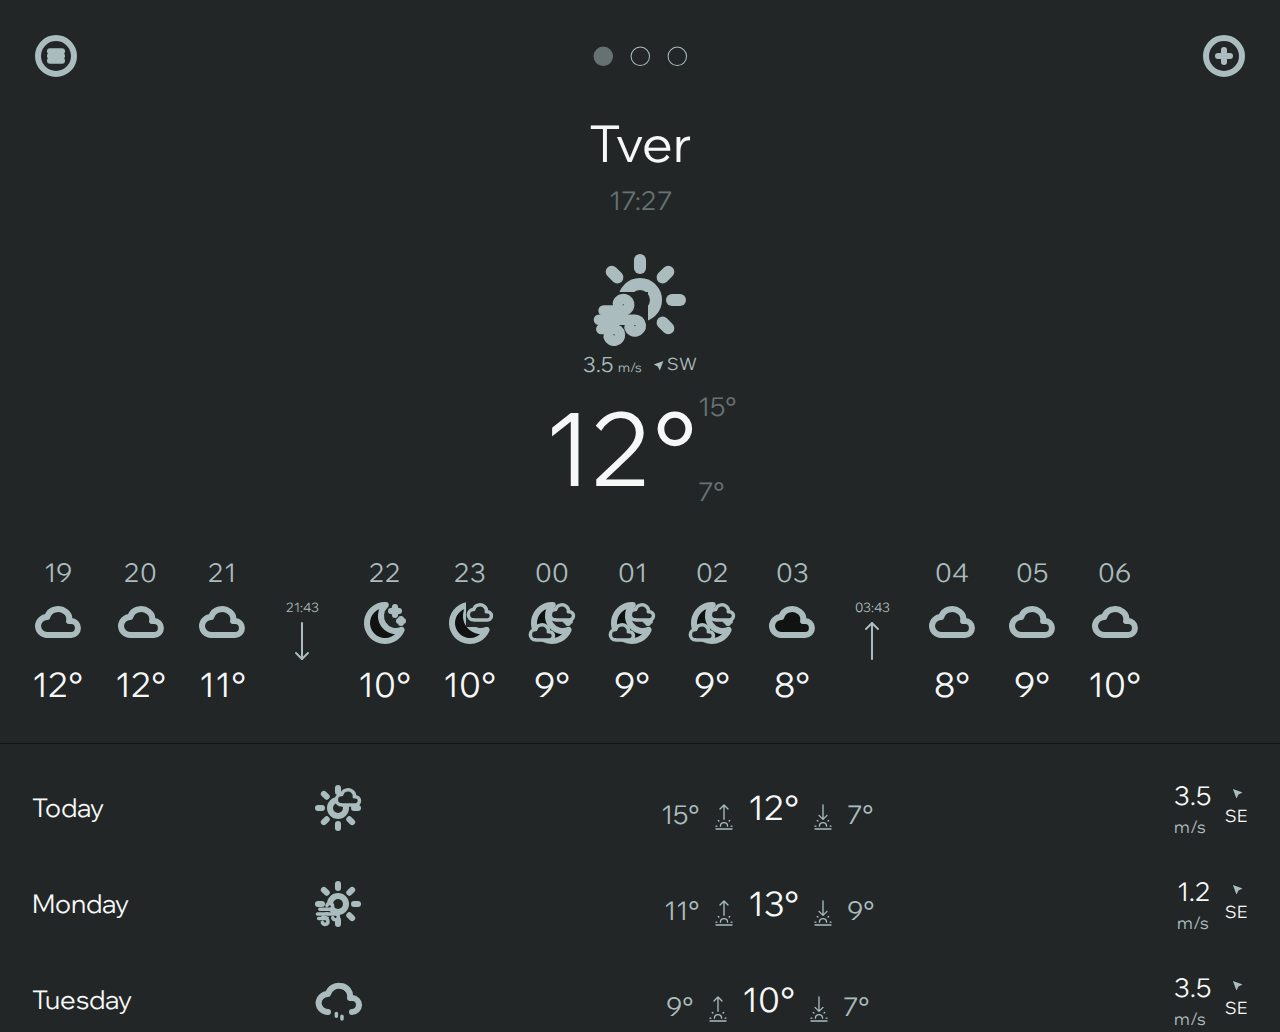
==== commit 0a6c8621: "main screen wind added" ====
--- a/index_main.html
+++ b/index_main.html
@@ -123,6 +123,17 @@
                     <use xlink:href="#wind"/>
                 </svg>
             </div>
+            <div class="wind flex_row">
+                <div class="text_small text_accent">3.5</div>
+                <div class="direction flex_row centered">
+                    <div class="icon icon_fill icon_compas compas_sw">
+                        <svg>
+                            <use xlink:href="#direction"/> 
+                        </svg>
+                    </div>
+                    <div class="text_small_dop text_accent">SW</div>
+                </div>
+            </div>
             <div class="temperature flex_row">
                 <div class="text_h1">12°</div>
                 <div class="limit flex_col">
--- a/style.css
+++ b/style.css
@@ -44,7 +44,6 @@
   vertical-align: top;
   z-index: auto;
   box-sizing: border-box;
-  transition: 1s ease-in-out;
 }
 html,
 body {
@@ -149,7 +148,8 @@
   gap: var(--size16);
 }
 
-.item_line .stats .text_small::after {
+.item_line .stats .text_small::after,
+.item_main .wind .text_small::after {
   content: 'm/s';
   font-size: var(--size_font6);
   padding-left: var(--size_border2);
@@ -179,7 +179,12 @@
 }
 
 .item_main .icon_weather {
-  margin: var(--size16) 0 var(--size6) 0;
+  margin-top: var(--size16);
+}
+
+.item_main .wind {
+  gap: var(--size6);
+  margin-bottom: var(--size6);
 }
 
 .days_list {
@@ -235,7 +240,6 @@
   width: 100%;
   fill: transparent;
 }
-
 
 .icon_big {
   width: var(--size48);
@@ -363,14 +367,6 @@
   opacity: 0.5;
 }
 
-.navigation .icon_list {
-
-}
-
-.navigation .icon_add {
-
-}
-
 #add_view .navigation .icon_add {
   transform-box: fill-box;
   transform-origin: center;
@@ -390,7 +386,6 @@
 }
 
 .navigation .search_field {
-
   height: 100%;
   padding: 0 var(--size24) 0 var(--size12);
 
@@ -432,4 +427,4 @@
   width: 100%;
   left: 0;
   background-color: var(--color_primary);
-}+}
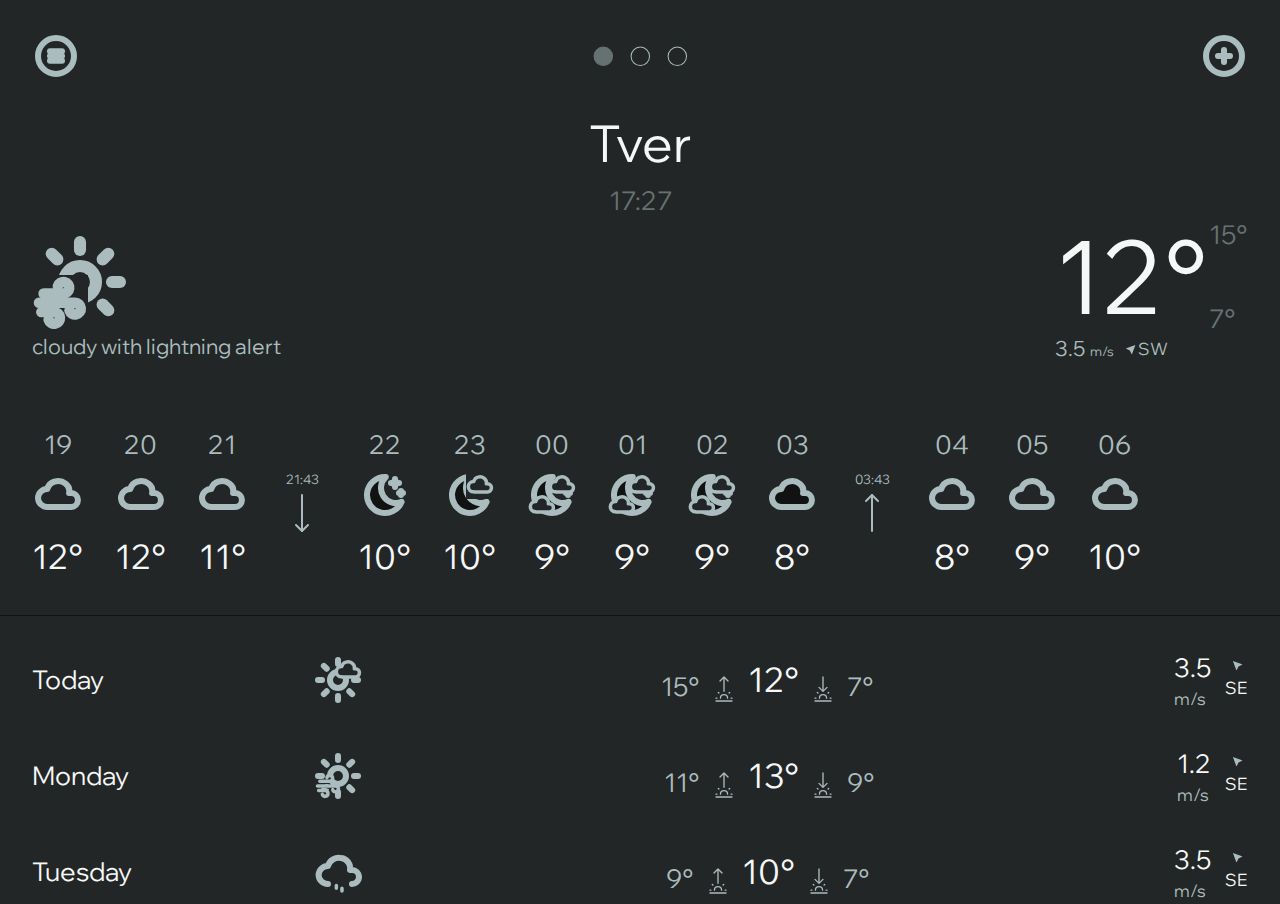
==== commit 6a4819d8: "info update" ====
--- a/index_main.html
+++ b/index_main.html
@@ -115,30 +115,37 @@
         <div class="city flex_col centered">
             <div class="city_name text_h2">Tver</div>
             <div class="city_time text_accent text_opact">17:27</div>
-            <div class="icon icon_weather icon_dop_top icon_big">
-                <svg class="icon_with">
-                    <use xlink:href="#sun"/>
-                </svg>
-                <svg class="icon_dop dop_second dop_special">
-                    <use xlink:href="#wind"/>
-                </svg>
-            </div>
-            <div class="wind flex_row">
-                <div class="text_small text_accent">3.5</div>
-                <div class="direction flex_row centered">
-                    <div class="icon icon_fill icon_compas compas_sw">
-                        <svg>
-                            <use xlink:href="#direction"/> 
-                        </svg>
-                    </div>
-                    <div class="text_small_dop text_accent">SW</div>
-                </div>
-            </div>
-            <div class="temperature flex_row">
-                <div class="text_h1">12°</div>
-                <div class="limit flex_col">
-                    <div class="max text_accent text_opact">15°</div>
-                    <div class="min text_accent text_opact">7°</div>
+        </div>
+        <div class="city_stats flex_row centered">
+            <div>
+                <div class="icon icon_weather icon_dop_top icon_big">
+                    <svg class="icon_with">
+                        <use xlink:href="#sun"/>
+                    </svg>
+                    <svg class="icon_dop dop_second dop_special">
+                        <use xlink:href="#wind"/>
+                    </svg>
+                </div>  
+                <div class="text_small text_accent">cloudy with lightning alert</div>
+            </div>
+            <div>
+                <div class="temperature flex_row">
+                    <div class="text_h1">12°</div>
+                    <div class="limit flex_col">
+                        <div class="max text_accent text_opact">15°</div>
+                        <div class="min text_accent text_opact">7°</div>
+                    </div>
+                </div>
+                <div class="wind flex_row">
+                    <div class="text_small text_accent">3.5</div>
+                    <div class="direction flex_row centered">
+                        <div class="icon icon_fill icon_compas compas_sw">
+                            <svg>
+                                <use xlink:href="#direction"/> 
+                            </svg>
+                        </div>
+                        <div class="text_small_dop text_accent">SW</div>
+                    </div>
                 </div>
             </div>
         </div>
--- a/style.css
+++ b/style.css
@@ -178,8 +178,8 @@
   margin-top: var(--size24);
 }
 
-.item_main .icon_weather {
-  margin-top: var(--size16);
+.item_main .city_stats {
+  justify-content: space-between;
 }
 
 .item_main .wind {
